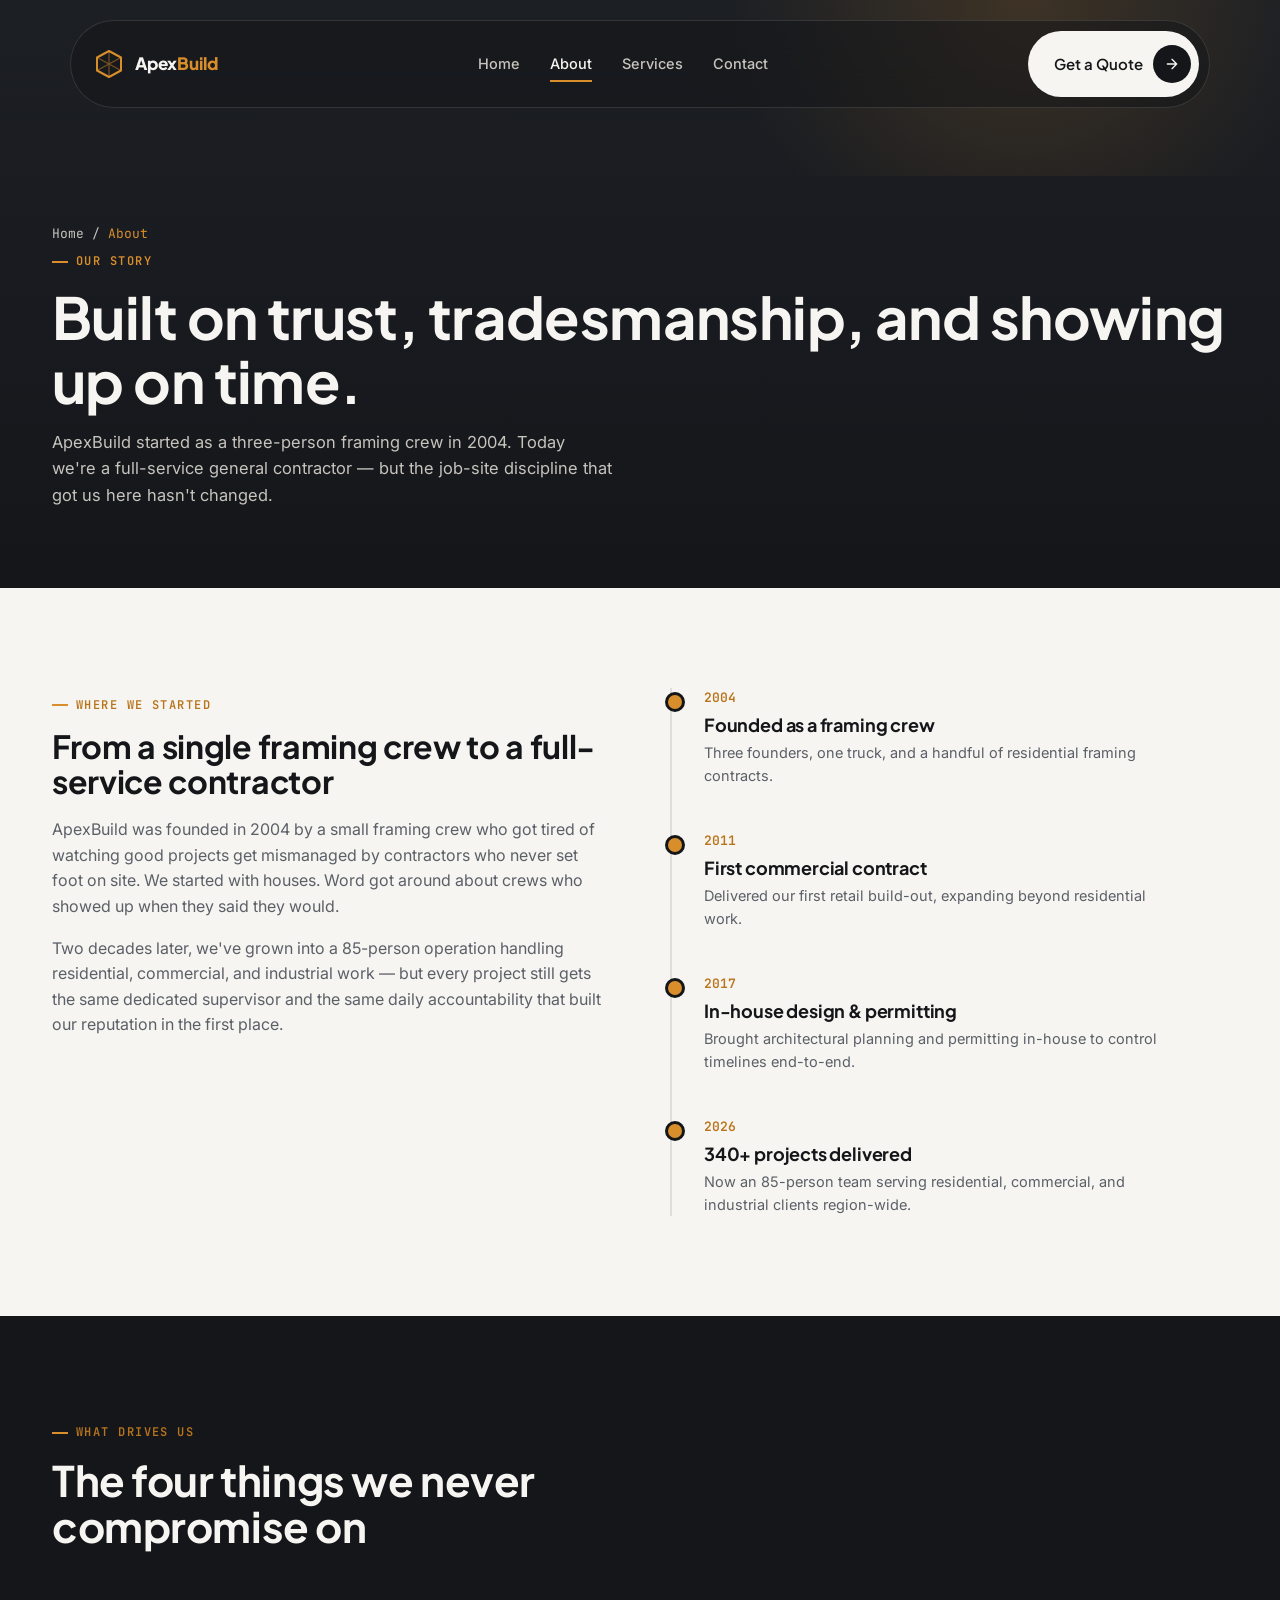
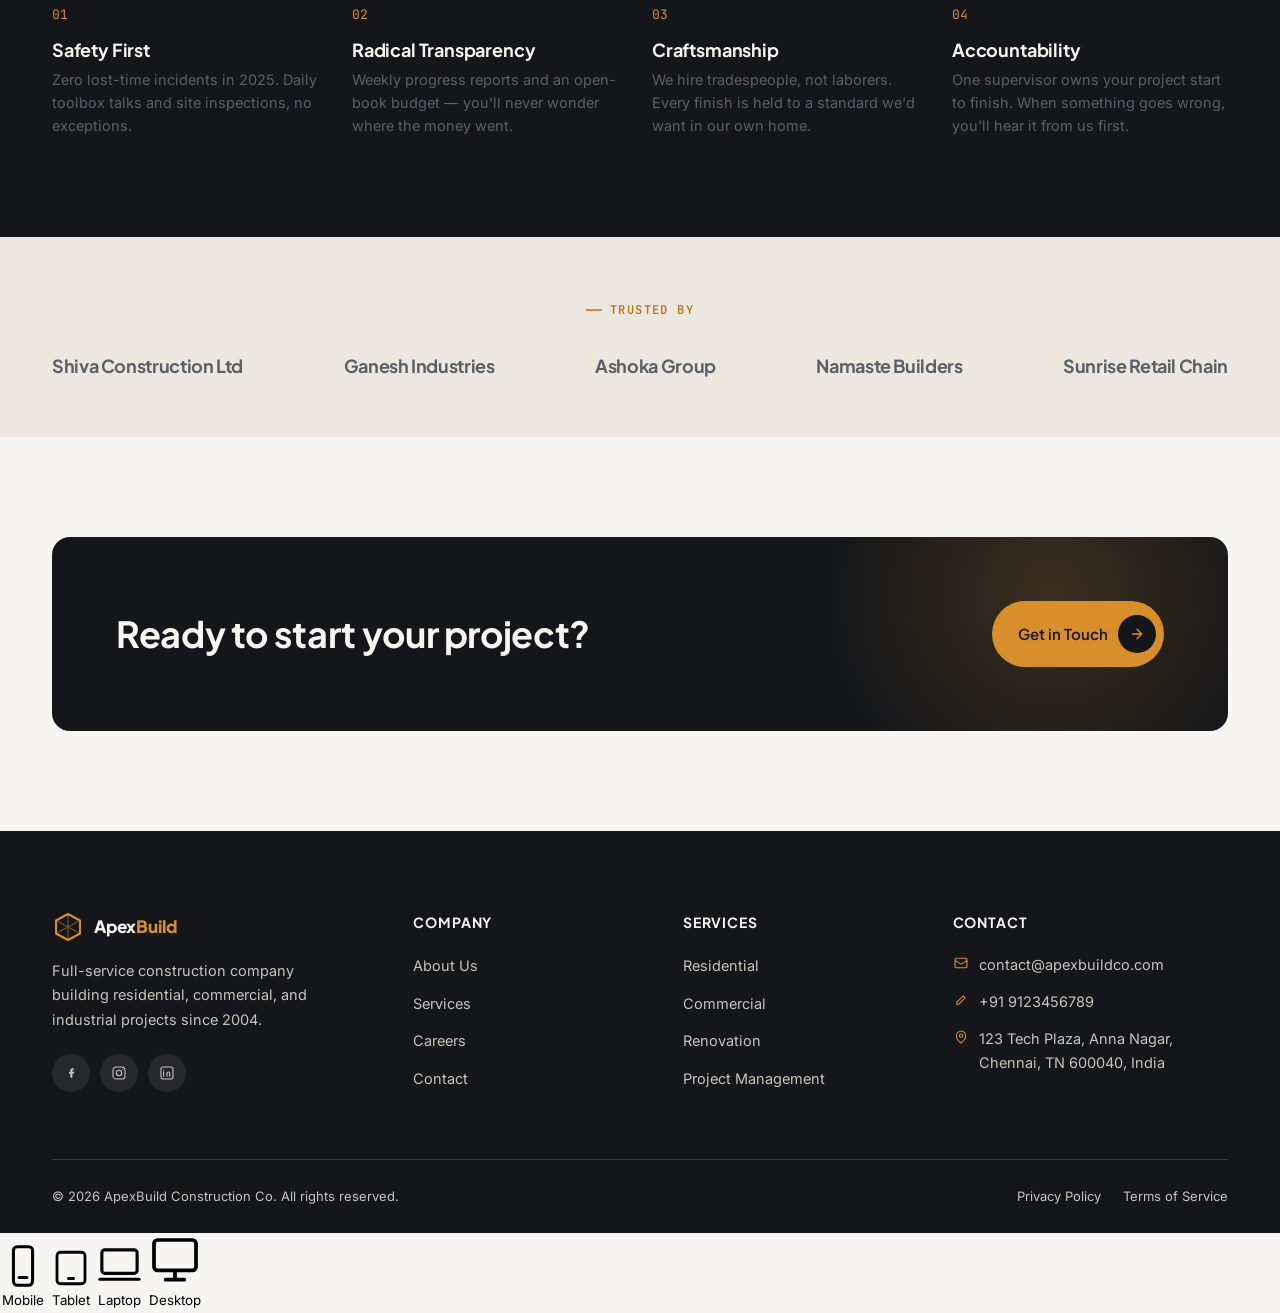
==== about.html @ 9fb471a9 "Update: Indianize website - add Indian names for team and companies, add construction background ima" ====
<!DOCTYPE html>
<html lang="en">
<head>
  <meta charset="UTF-8">
  <meta name="viewport" content="width=device-width, initial-scale=1.0">
  <title>About Us | ApexBuild Construction</title>
  <meta name="description" content="Learn about ApexBuild Construction's history, leadership team, and the values that guide every project we build.">
  <link rel="preconnect" href="https://fonts.googleapis.com">
  <link href="https://fonts.googleapis.com/css2?family=Plus+Jakarta+Sans:wght@500;600;700;800&family=Inter:wght@400;500;600&family=JetBrains+Mono:wght@500;600&display=swap" rel="stylesheet">
  <link rel="stylesheet" href="css/style.css">
</head>
<body>
  <div id="page-root">

  <!-- ========== NAVIGATION ========== -->
  <div class="nav-wrap">
    <nav class="nav">
      <a href="index.html" class="nav-logo">
        <span class="mark">
          <svg viewBox="0 0 32 32" fill="none" xmlns="http://www.w3.org/2000/svg">
            <path d="M16 3L28 9.5V22.5L16 29L4 22.5V9.5L16 3Z" stroke="#D98E2C" stroke-width="2" stroke-linejoin="round"/>
            <path d="M16 3V29M4 9.5L28 22.5M28 9.5L4 22.5" stroke="#D98E2C" stroke-width="1.2" opacity="0.5"/>
          </svg>
        </span>
        <span class="name">Apex<span>Build</span></span>
      </a>
      <div class="nav-links">
        <a href="index.html">Home</a>
        <a href="about.html" class="active">About</a>
        <a href="services.html">Services</a>
        <a href="contact.html">Contact</a>
      </div>
      <div class="nav-cta">
        <a href="contact.html" class="btn btn-light">
          <span>Get a Quote</span>
          <span class="btn-arrow">
            <svg viewBox="0 0 24 24" fill="none"><path d="M5 12H19M19 12L12 5M19 12L12 19" stroke="currentColor" stroke-width="2" stroke-linecap="round" stroke-linejoin="round"/></svg>
          </span>
        </a>
      </div>
      <button class="nav-toggle" aria-label="Open menu">
        <svg viewBox="0 0 24 24" fill="none"><path d="M4 6H20M4 12H20M4 18H20" stroke="currentColor" stroke-width="2" stroke-linecap="round"/></svg>
      </button>
    </nav>
  </div>

  <!-- ========== MOBILE MENU ========== -->
  <div class="mobile-menu">
    <button class="mobile-close" aria-label="Close menu">
      <svg viewBox="0 0 24 24" fill="none"><path d="M6 6L18 18M6 18L18 6" stroke="currentColor" stroke-width="2" stroke-linecap="round"/></svg>
    </button>
    <a href="index.html">Home</a>
    <a href="about.html" class="active">About</a>
    <a href="services.html">Services</a>
    <a href="contact.html">Contact</a>
  </div>

  <!-- ========== PAGE HERO ========== -->
  <header class="page-hero">
    <div class="hero-glow" aria-hidden="true"></div>
    <div class="container">
      <div class="breadcrumb">
        <a href="index.html">Home</a> / <span class="current">About</span>
      </div>
      <span class="eyebrow">Our Story</span>
      <h1>Built on trust, tradesmanship, and showing up on time.</h1>
      <p>ApexBuild started as a three-person framing crew in 2004. Today we're a full-service general contractor — but the job-site discipline that got us here hasn't changed.</p>
    </div>
  </header>

  <!-- ========== COMPANY STORY ========== -->
  <section>
    <div class="container">
      <div class="testimonial-wrap reveal" style="align-items: start;">
        <div>
          <span class="eyebrow">Where We Started</span>
          <h2 style="font-size: 32px; margin-top: 14px; margin-bottom: 18px;">From a single framing crew to a full-service contractor</h2>
          <p style="color: var(--color-text-soft); margin-bottom: 16px;">ApexBuild was founded in 2004 by a small framing crew who got tired of watching good projects get mismanaged by contractors who never set foot on site. We started with houses. Word got around about crews who showed up when they said they would.</p>
          <p style="color: var(--color-text-soft);">Two decades later, we've grown into a 85-person operation handling residential, commercial, and industrial work — but every project still gets the same dedicated supervisor and the same daily accountability that built our reputation in the first place.</p>
        </div>
        <div class="timeline" style="border-left-color: var(--color-line);">
          <div class="timeline-item">
            <div class="timeline-year" style="color: var(--color-amber-dark);">2004</div>
            <h4 style="color: var(--color-ink);">Founded as a framing crew</h4>
            <p style="color: var(--color-text-soft);">Three founders, one truck, and a handful of residential framing contracts.</p>
          </div>
          <div class="timeline-item">
            <div class="timeline-year" style="color: var(--color-amber-dark);">2011</div>
            <h4 style="color: var(--color-ink);">First commercial contract</h4>
            <p style="color: var(--color-text-soft);">Delivered our first retail build-out, expanding beyond residential work.</p>
          </div>
          <div class="timeline-item">
            <div class="timeline-year" style="color: var(--color-amber-dark);">2017</div>
            <h4 style="color: var(--color-ink);">In-house design &amp; permitting</h4>
            <p style="color: var(--color-text-soft);">Brought architectural planning and permitting in-house to control timelines end-to-end.</p>
          </div>
          <div class="timeline-item" style="padding-bottom: 0;">
            <div class="timeline-year" style="color: var(--color-amber-dark);">2026</div>
            <h4 style="color: var(--color-ink);">340+ projects delivered</h4>
            <p style="color: var(--color-text-soft);">Now an 85-person team serving residential, commercial, and industrial clients region-wide.</p>
          </div>
        </div>
      </div>
    </div>
  </section>

  <!-- ========== VALUES ========== -->
  <section class="dark-section">
    <div class="container">
      <div class="section-head reveal">
        <span class="eyebrow">What Drives Us</span>
        <h2>The four things we never compromise on</h2>
      </div>
      <div class="values-grid">
        <div class="value-card reveal">
          <span class="v-num">01</span>
          <h4>Safety First</h4>
          <p>Zero lost-time incidents in 2025. Daily toolbox talks and site inspections, no exceptions.</p>
        </div>
        <div class="value-card reveal">
          <span class="v-num">02</span>
          <h4>Radical Transparency</h4>
          <p>Weekly progress reports and an open-book budget — you'll never wonder where the money went.</p>
        </div>
        <div class="value-card reveal">
          <span class="v-num">03</span>
          <h4>Craftsmanship</h4>
          <p>We hire tradespeople, not laborers. Every finish is held to a standard we'd want in our own home.</p>
        </div>
        <div class="value-card reveal">
          <span class="v-num">04</span>
          <h4>Accountability</h4>
          <p>One supervisor owns your project start to finish. When something goes wrong, you'll hear it from us first.</p>
        </div>
      </div>
    </div>
  </section>

  <!-- ========== LOGO STRIP ========== -->
  <section class="dim-section" style="padding: 56px 0;">
    <div class="container">
      <div class="section-head center reveal" style="margin-bottom: 32px;">
        <span class="eyebrow" style="justify-content: center;">Trusted By</span>
      </div>
      <div class="logo-strip reveal">
        <span>Shiva Construction Ltd</span>
        <span>Ganesh Industries</span>
        <span>Ashoka Group</span>
        <span>Namaste Builders</span>
        <span>Sunrise Retail Chain</span>
      </div>
    </div>
  </section>

  <!-- ========== CTA BAND ========== -->
  <section>
    <div class="container">
      <div class="cta-band reveal">
        <h2>Ready to start your project?</h2>
        <div class="cta-actions">
          <a href="contact.html" class="btn btn-amber">
            <span>Get in Touch</span>
            <span class="btn-arrow">
              <svg viewBox="0 0 24 24" fill="none"><path d="M5 12H19M19 12L12 5M19 12L12 19" stroke="currentColor" stroke-width="2" stroke-linecap="round" stroke-linejoin="round"/></svg>
            </span>
          </a>
        </div>
      </div>
    </div>
  </section>

  <!-- ========== FOOTER ========== -->
  <footer>
    <div class="container">
      <div class="footer-top">
        <div class="footer-brand">
          <a href="index.html" class="nav-logo">
            <span class="mark">
              <svg viewBox="0 0 32 32" fill="none" xmlns="http://www.w3.org/2000/svg">
                <path d="M16 3L28 9.5V22.5L16 29L4 22.5V9.5L16 3Z" stroke="#D98E2C" stroke-width="2" stroke-linejoin="round"/>
                <path d="M16 3V29M4 9.5L28 22.5M28 9.5L4 22.5" stroke="#D98E2C" stroke-width="1.2" opacity="0.5"/>
              </svg>
            </span>
            <span class="name">Apex<span>Build</span></span>
          </a>
          <p>Full-service construction company building residential, commercial, and industrial projects since 2004.</p>
          <div class="footer-socials">
            <a href="#" aria-label="Facebook"><svg viewBox="0 0 24 24" fill="none"><path d="M14 8H16V5H14C12.3 5 11 6.3 11 8V10H9V13H11V19H14V13H16L17 10H14V8Z" fill="currentColor"/></svg></a>
            <a href="#" aria-label="Instagram"><svg viewBox="0 0 24 24" fill="none"><rect x="3" y="3" width="18" height="18" rx="5" stroke="currentColor" stroke-width="1.6"/><circle cx="12" cy="12" r="4" stroke="currentColor" stroke-width="1.6"/><circle cx="17.5" cy="6.5" r="1" fill="currentColor"/></svg></a>
            <a href="#" aria-label="LinkedIn"><svg viewBox="0 0 24 24" fill="none"><rect x="3" y="3" width="18" height="18" rx="3" stroke="currentColor" stroke-width="1.6"/><path d="M7 10V17M7 7V7.5M12 17V12.5C12 11.5 12.8 10.5 14 10.5C15.2 10.5 16 11.5 16 12.5V17" stroke="currentColor" stroke-width="1.6" stroke-linecap="round"/></svg></a>
          </div>
        </div>
        <div class="footer-col">
          <h5>Company</h5>
          <ul>
            <li><a href="about.html">About Us</a></li>
            <li><a href="services.html">Services</a></li>
            <li><a href="contact.html">Careers</a></li>
            <li><a href="contact.html">Contact</a></li>
          </ul>
        </div>
        <div class="footer-col">
          <h5>Services</h5>
          <ul>
            <li><a href="services.html">Residential</a></li>
            <li><a href="services.html">Commercial</a></li>
            <li><a href="services.html">Renovation</a></li>
            <li><a href="services.html">Project Management</a></li>
          </ul>
        </div>
        <div class="footer-col">
          <h5>Contact</h5>
          <div class="contact-line">
            <svg viewBox="0 0 24 24" fill="none"><path d="M3 8L10.9 13.3C11.6 13.7 12.4 13.7 13.1 13.3L21 8M5 19H19C20.1 19 21 18.1 21 17V7C21 5.9 20.1 5 19 5H5C3.9 5 3 5.9 3 7V17C3 18.1 3.9 19 5 19Z" stroke="currentColor" stroke-width="1.6"/></svg>
            <span>contact@apexbuildco.com</span>
          </div>
          <div class="contact-line">
            <svg viewBox="0 0 24 24" fill="none"><path d="M14.7 6.3C15.1 5.9 15.7 5.9 16.1 6.3L17.7 7.9C18.1 8.3 18.1 8.9 17.7 9.3L9.3 17.7C9.1 17.9 8.9 18 8.6 18L5.5 18.5L6 15.4C6 15.1 6.1 14.9 6.3 14.7L14.7 6.3Z" stroke="currentColor" stroke-width="1.6"/></svg>
            <span>+91 9123456789</span>
          </div>
          <div class="contact-line">
            <svg viewBox="0 0 24 24" fill="none"><path d="M12 21C12 21 19 15.5 19 10A7 7 0 0 0 5 10C5 15.5 12 21 12 21Z" stroke="currentColor" stroke-width="1.6"/><circle cx="12" cy="10" r="2.5" stroke="currentColor" stroke-width="1.6"/></svg>
            <span>123 Tech Plaza, Anna Nagar, Chennai, TN 600040, India</span>
          </div>
        </div>
      </div>
      <div class="footer-bottom">
        <span>© 2026 ApexBuild Construction Co. All rights reserved.</span>
        <div class="footer-legal">
          <a href="#">Privacy Policy</a>
          <a href="#">Terms of Service</a>
        </div>
      </div>
    </div>
  </footer>

  <button class="back-to-top" aria-label="Back to top">
    <svg viewBox="0 0 24 24" fill="none"><path d="M12 19V5M12 5L5 12M12 5L19 12" stroke="currentColor" stroke-width="2" stroke-linecap="round" stroke-linejoin="round"/></svg>
  </button>

  </div>
  <!-- /#page-root -->

  <!-- ========== DEVICE PREVIEW TOGGLE (testing helper — remove before final deploy if not needed) ========== -->
  <div id="device-preview-bar">
    <button data-device="mobile" title="Preview at mobile width (390px)">
      <svg viewBox="0 0 24 24" fill="none"><rect x="7" y="2" width="10" height="20" rx="2" stroke="currentColor" stroke-width="1.6"/><line x1="10" y1="18" x2="14" y2="18" stroke="currentColor" stroke-width="1.6" stroke-linecap="round"/></svg>
      <span class="dp-label">Mobile</span>
    </button>
    <button data-device="tablet" title="Preview at tablet width (768px)">
      <svg viewBox="0 0 24 24" fill="none"><rect x="4" y="3" width="16" height="18" rx="2" stroke="currentColor" stroke-width="1.6"/><line x1="10.5" y1="18" x2="13.5" y2="18" stroke="currentColor" stroke-width="1.6" stroke-linecap="round"/></svg>
      <span class="dp-label">Tablet</span>
    </button>
    <button data-device="laptop" title="Preview at laptop width (1280px)">
      <svg viewBox="0 0 24 24" fill="none"><rect x="3" y="4" width="18" height="12" rx="1.5" stroke="currentColor" stroke-width="1.6"/><line x1="2" y1="19" x2="22" y2="19" stroke="currentColor" stroke-width="1.6" stroke-linecap="round"/></svg>
      <span class="dp-label">Laptop</span>
    </button>
    <button data-device="desktop" title="Preview at desktop width (1440px)">
      <svg viewBox="0 0 24 24" fill="none"><rect x="3" y="3" width="18" height="13" rx="1.5" stroke="currentColor" stroke-width="1.6"/><line x1="8" y1="20" x2="16" y2="20" stroke="currentColor" stroke-width="1.6" stroke-linecap="round"/><line x1="12" y1="16" x2="12" y2="20" stroke="currentColor" stroke-width="1.6"/></svg>
      <span class="dp-label">Desktop</span>
    </button>
    <span class="dp-size"></span>
  </div>

  <script src="js/main.js"></script>
</body>
</html>
---- css/style.css ----
/* =========================================================
   APEXBUILD CONSTRUCTION — SHARED STYLESHEET
   Design system: dark premium hero, floating glass nav,
   warm amber accent, clean geometric sans typography.
   ========================================================= */

/* ---------- Design Tokens ---------- */
:root {
  /* Colors */
  --color-ink: #14161a;          /* near-black, hero bg / dark sections */
  --color-ink-soft: #1f2227;     /* slightly lighter dark panel */
  --color-paper: #f7f5f1;        /* warm off-white background */
  --color-paper-dim: #ecE8e0;    /* warm grey panel on paper */
  --color-text: #23262b;         /* body text on light bg */
  --color-text-soft: #5b6068;    /* secondary text on light bg */
  --color-text-on-dark: #f7f5f1; /* body text on dark bg */
  --color-text-on-dark-soft: #c7c4bd;
  --color-amber: #d98e2c;        /* primary accent — warm construction amber */
  --color-amber-dark: #b8741c;
  --color-rust: #a8492c;         /* secondary accent for small highlights */
  --color-line: rgba(20, 22, 26, 0.1);
  --color-line-on-dark: rgba(247, 245, 241, 0.16);

  /* Typography */
  --font-display: 'Plus Jakarta Sans', 'Segoe UI', sans-serif;
  --font-body: 'Inter', 'Segoe UI', sans-serif;
  --font-mono: 'JetBrains Mono', monospace;

  /* Layout */
  --max-width: 1240px;
  --radius-pill: 999px;
  --radius-card: 18px;
  --radius-sm: 10px;

  /* Motion */
  --ease: cubic-bezier(0.4, 0, 0.2, 1);
}

/* ---------- Reset ---------- */
* {
  margin: 0;
  padding: 0;
  box-sizing: border-box;
}

html {
  scroll-behavior: smooth;
}

@media (prefers-reduced-motion: reduce) {
  html {
    scroll-behavior: auto;
  }
  * {
    animation-duration: 0.001ms !important;
    animation-iteration-count: 1 !important;
    transition-duration: 0.001ms !important;
  }
}

body {
  font-family: var(--font-body);
  color: var(--color-text);
  background: var(--color-paper);
  line-height: 1.6;
  -webkit-font-smoothing: antialiased;
  overflow-x: hidden;
}

img {
  max-width: 100%;
  display: block;
}

a {
  text-decoration: none;
  color: inherit;
}

ul {
  list-style: none;
}

button {
  font-family: inherit;
  cursor: pointer;
  border: none;
  background: none;
}

input,
textarea,
select {
  font-family: inherit;
  font-size: inherit;
}

:focus-visible {
  outline: 3px solid var(--color-amber);
  outline-offset: 3px;
}

h1, h2, h3, h4 {
  font-family: var(--font-display);
  font-weight: 700;
  line-height: 1.1;
  letter-spacing: -0.01em;
  color: var(--color-ink);
}

.container {
  max-width: var(--max-width);
  margin: 0 auto;
  padding: 0 32px;
}

.eyebrow {
  display: inline-flex;
  align-items: center;
  gap: 8px;
  font-family: var(--font-mono);
  font-size: 12px;
  font-weight: 600;
  letter-spacing: 0.12em;
  text-transform: uppercase;
  color: var(--color-amber-dark);
}

.eyebrow::before {
  content: '';
  width: 16px;
  height: 2px;
  background: var(--color-amber);
  display: inline-block;
}

/* ---------- Buttons ---------- */
.btn {
  display: inline-flex;
  align-items: center;
  gap: 10px;
  padding: 14px 8px 14px 26px;
  border-radius: var(--radius-pill);
  font-weight: 600;
  font-size: 15px;
  font-family: var(--font-display);
  transition: transform 0.25s var(--ease), box-shadow 0.25s var(--ease);
  white-space: nowrap;
}

.btn:hover {
  transform: translateY(-2px);
}

.btn-arrow {
  width: 38px;
  height: 38px;
  border-radius: 50%;
  display: flex;
  align-items: center;
  justify-content: center;
  flex-shrink: 0;
}

.btn-arrow svg {
  width: 16px;
  height: 16px;
}

.btn-light {
  background: var(--color-paper);
  color: var(--color-ink);
}

.btn-light .btn-arrow {
  background: var(--color-ink);
  color: var(--color-paper);
}

.btn-light:hover {
  box-shadow: 0 12px 24px rgba(0, 0, 0, 0.25);
}

.btn-amber {
  background: var(--color-amber);
  color: var(--color-ink);
}

.btn-amber .btn-arrow {
  background: var(--color-ink);
  color: var(--color-amber);
}

.btn-amber:hover {
  box-shadow: 0 12px 24px rgba(217, 142, 44, 0.35);
}

.btn-outline {
  background: transparent;
  border: 1.5px solid var(--color-line-on-dark);
  color: var(--color-text-on-dark);
  padding: 13px 7px 13px 25px;
}

.btn-outline .btn-arrow {
  background: var(--color-text-on-dark);
  color: var(--color-ink);
}

.btn-outline:hover {
  border-color: var(--color-amber);
}

/* ---------- Floating Nav ---------- */
.nav-wrap {
  position: fixed;
  top: 20px;
  left: 0;
  right: 0;
  z-index: 1000;
  display: flex;
  justify-content: center;
  padding: 0 20px;
}

.nav {
  width: 100%;
  max-width: 1140px;
  display: flex;
  align-items: center;
  justify-content: space-between;
  gap: 24px;
  padding: 10px 10px 10px 22px;
  border-radius: var(--radius-pill);
  background: rgba(20, 22, 26, 0.55);
  backdrop-filter: blur(18px);
  -webkit-backdrop-filter: blur(18px);
  border: 1px solid rgba(247, 245, 241, 0.12);
  transition: background 0.3s var(--ease);
}

.nav-logo {
  display: flex;
  align-items: center;
  gap: 10px;
  font-family: var(--font-display);
  font-weight: 800;
  font-size: 17px;
  color: var(--color-text-on-dark);
  letter-spacing: -0.01em;
}

.nav-logo .mark {
  width: 32px;
  height: 32px;
  flex-shrink: 0;
}

.nav-logo .mark svg {
  width: 100%;
  height: 100%;
}

.nav-logo .name span {
  color: var(--color-amber);
}

.nav-links {
  display: flex;
  align-items: center;
  gap: 30px;
}

.nav-links a {
  font-size: 14.5px;
  font-weight: 500;
  color: var(--color-text-on-dark-soft);
  transition: color 0.2s var(--ease);
  position: relative;
}

.nav-links a:hover,
.nav-links a.active {
  color: var(--color-text-on-dark);
}

.nav-links a.active::after {
  content: '';
  position: absolute;
  left: 0;
  bottom: -6px;
  width: 100%;
  height: 2px;
  background: var(--color-amber);
}

.nav-cta {
  flex-shrink: 0;
}

.nav-toggle {
  display: none;
  width: 38px;
  height: 38px;
  border-radius: 50%;
  background: rgba(247, 245, 241, 0.1);
  align-items: center;
  justify-content: center;
  color: var(--color-text-on-dark);
  flex-shrink: 0;
}

.nav-toggle svg {
  width: 18px;
  height: 18px;
}

.mobile-menu {
  position: fixed;
  inset: 0;
  z-index: 999;
  background: var(--color-ink);
  display: flex;
  flex-direction: column;
  align-items: center;
  justify-content: center;
  gap: 28px;
  opacity: 0;
  visibility: hidden;
  transition: opacity 0.3s var(--ease), visibility 0.3s var(--ease);
}

.mobile-menu.open {
  opacity: 1;
  visibility: visible;
}

.mobile-menu a {
  font-family: var(--font-display);
  font-size: 28px;
  font-weight: 700;
  color: var(--color-text-on-dark);
}

.mobile-menu a.active {
  color: var(--color-amber);
}

.mobile-close {
  position: absolute;
  top: 28px;
  right: 28px;
  width: 44px;
  height: 44px;
  border-radius: 50%;
  background: rgba(247, 245, 241, 0.1);
  display: flex;
  align-items: center;
  justify-content: center;
  color: var(--color-text-on-dark);
}

.mobile-close svg {
  width: 20px;
  height: 20px;
}

/* ---------- Hero (Home) ---------- */
.hero {
  position: relative;
  min-height: 100vh;
  display: flex;
  flex-direction: column;
  justify-content: flex-end;
  background: linear-gradient(180deg, #1c1f24 0%, #14161a 55%, #0f1114 100%);
  overflow: hidden;
  padding-bottom: 64px;
}

.hero-skyline {
  position: absolute;
  inset: 0;
  z-index: 0;
  opacity: 0.9;
}

.hero-glow {
  position: absolute;
  top: -10%;
  right: -10%;
  width: 60%;
  height: 60%;
  background: radial-gradient(circle, rgba(217, 142, 44, 0.18), transparent 70%);
  z-index: 0;
}

.hero-content {
  position: relative;
  z-index: 2;
  padding-top: 160px;
}

.hero-grid {
  display: grid;
  grid-template-columns: 1.4fr 1fr;
  gap: 40px;
  align-items: end;
}

.hero-eyebrow {
  color: var(--color-amber);
  margin-bottom: 18px;
}

.hero h1 {
  font-size: clamp(40px, 6vw, 76px);
  color: var(--color-text-on-dark);
  font-weight: 800;
}

.hero h1 .accent {
  color: var(--color-amber);
  display: block;
}

.hero-sub {
  margin-top: 22px;
  max-width: 460px;
  font-size: 17px;
  color: var(--color-text-on-dark-soft);
}

.hero-actions {
  display: flex;
  gap: 16px;
  margin-top: 36px;
  flex-wrap: wrap;
}

.hero-card {
  background: rgba(247, 245, 241, 0.06);
  border: 1px solid var(--color-line-on-dark);
  border-radius: var(--radius-card);
  padding: 28px;
  backdrop-filter: blur(10px);
}

.hero-card h3 {
  color: var(--color-text-on-dark);
  font-size: 19px;
  margin-bottom: 10px;
}

.hero-card p {
  color: var(--color-text-on-dark-soft);
  font-size: 14.5px;
  margin-bottom: 20px;
}

.hero-stats {
  position: relative;
  z-index: 2;
  margin-top: 60px;
  border-top: 1px solid var(--color-line-on-dark);
}

.hero-stats .container {
  display: grid;
  grid-template-columns: repeat(4, 1fr);
  padding-top: 28px;
}

.stat {
  border-right: 1px solid var(--color-line-on-dark);
  padding-right: 20px;
}

.stat:last-child {
  border-right: none;
}

.stat .num {
  font-family: var(--font-display);
  font-size: 32px;
  font-weight: 800;
  color: var(--color-text-on-dark);
}

.stat .num .unit {
  color: var(--color-amber);
}

.stat .label {
  font-size: 13px;
  color: var(--color-text-on-dark-soft);
  margin-top: 4px;
}

/* ---------- Generic Page Hero (non-home pages) ---------- */
.page-hero {
  background: linear-gradient(180deg, #1c1f24 0%, #14161a 100%);
  padding: 200px 0 80px;
  position: relative;
  overflow: hidden;
}

.page-hero .hero-glow {
  top: -30%;
  right: -10%;
}

.page-hero .eyebrow {
  color: var(--color-amber);
}

.page-hero h1 {
  color: var(--color-text-on-dark);
  font-size: clamp(36px, 5vw, 58px);
  margin-top: 14px;
}

.page-hero p {
  color: var(--color-text-on-dark-soft);
  max-width: 560px;
  margin-top: 16px;
  font-size: 16.5px;
}

.breadcrumb {
  display: flex;
  gap: 8px;
  align-items: center;
  font-size: 13px;
  color: var(--color-text-on-dark-soft);
  margin-top: 24px;
  font-family: var(--font-mono);
}

.breadcrumb .current {
  color: var(--color-amber);
}

/* ---------- Sections (general) ---------- */
section {
  padding: 100px 0;
}

.section-head {
  max-width: 640px;
  margin-bottom: 56px;
}

.section-head h2 {
  font-size: clamp(28px, 4vw, 42px);
  margin-top: 14px;
}

.section-head p {
  margin-top: 16px;
  color: var(--color-text-soft);
  font-size: 16.5px;
}

.section-head.center {
  margin-left: auto;
  margin-right: auto;
  text-align: center;
}

.dark-section {
  background: var(--color-ink);
  color: var(--color-text-on-dark);
}

.dark-section h2,
.dark-section h3,
.dark-section h4 {
  color: var(--color-text-on-dark);
}

.dark-section .section-head p {
  color: var(--color-text-on-dark-soft);
}

.dim-section {
  background: var(--color-paper-dim);
}

/* ---------- Services Grid (used on Home + Services page) ---------- */
.services-grid {
  display: grid;
  grid-template-columns: repeat(3, 1fr);
  gap: 24px;
}

.service-card {
  background: var(--color-paper);
  border: 1px solid var(--color-line);
  border-radius: var(--radius-card);
  padding: 32px 28px;
  transition: transform 0.3s var(--ease), box-shadow 0.3s var(--ease), border-color 0.3s var(--ease);
  position: relative;
}

.service-card:hover {
  transform: translateY(-6px);
  box-shadow: 0 20px 40px rgba(20, 22, 26, 0.08);
  border-color: transparent;
}

.service-icon {
  width: 52px;
  height: 52px;
  border-radius: 14px;
  background: var(--color-ink);
  color: var(--color-amber);
  display: flex;
  align-items: center;
  justify-content: center;
  margin-bottom: 22px;
}

.service-icon svg {
  width: 24px;
  height: 24px;
}

.service-card h3 {
  font-size: 19px;
  margin-bottom: 10px;
}

.service-card p {
  color: var(--color-text-soft);
  font-size: 15px;
}

.service-card .num {
  position: absolute;
  top: 28px;
  right: 28px;
  font-family: var(--font-mono);
  font-size: 12px;
  color: var(--color-line);
  font-weight: 600;
}

.service-link {
  display: inline-flex;
  align-items: center;
  gap: 6px;
  margin-top: 18px;
  font-size: 14px;
  font-weight: 600;
  color: var(--color-amber-dark);
}

.service-link svg {
  width: 14px;
  height: 14px;
  transition: transform 0.2s var(--ease);
}

.service-card:hover .service-link svg {
  transform: translateX(3px);
}

/* ---------- Process / Steps ---------- */
.process-list {
  display: grid;
  gap: 0;
}

.process-item {
  display: grid;
  grid-template-columns: 90px 1fr;
  gap: 28px;
  padding: 32px 0;
  border-bottom: 1px solid var(--color-line-on-dark);
  align-items: start;
}

.process-item:first-child {
  border-top: 1px solid var(--color-line-on-dark);
}

.process-num {
  font-family: var(--font-mono);
  font-size: 14px;
  color: var(--color-amber);
  font-weight: 600;
}

.process-item h4 {
  font-size: 20px;
  margin-bottom: 8px;
}

.process-item p {
  color: var(--color-text-on-dark-soft);
  font-size: 15px;
  max-width: 520px;
}

/* ---------- Stats band ---------- */
.stats-band {
  background: var(--color-amber);
  padding: 56px 0;
}

.stats-band .container {
  display: grid;
  grid-template-columns: repeat(4, 1fr);
  gap: 24px;
}

.stats-band .stat .num {
  color: var(--color-ink);
}

.stats-band .stat .label {
  color: rgba(20, 22, 26, 0.7);
}

.stats-band .stat {
  border-right: 1px solid rgba(20, 22, 26, 0.15);
}

.stats-band .stat:last-child {
  border-right: none;
}

/* ---------- Project / Gallery cards ---------- */
.project-grid {
  display: grid;
  grid-template-columns: repeat(2, 1fr);
  gap: 24px;
}

.project-card {
  border-radius: var(--radius-card);
  overflow: hidden;
  position: relative;
  aspect-ratio: 4/3;
  display: flex;
  align-items: flex-end;
  padding: 26px;
  color: var(--color-text-on-dark);
}

.project-card::before {
  content: '';
  position: absolute;
  inset: 0;
  z-index: 0;
  background-size: cover;
  background-position: center;
}

.project-card::after {
  content: '';
  position: absolute;
  inset: 0;
  z-index: 0;
  background: linear-gradient(160deg, rgba(0,0,0,0.4), rgba(0,0,0,0.7));
}

.project-card .pc-content {
  position: relative;
  z-index: 2;
}

.project-card .pc-tag {
  font-family: var(--font-mono);
  font-size: 11px;
  letter-spacing: 0.08em;
  text-transform: uppercase;
  color: var(--color-amber);
  margin-bottom: 6px;
  display: block;
}

.project-card h4 {
  color: var(--color-text-on-dark);
  font-size: 21px;
}

.pc-1::before { background-image: url('https://images.unsplash.com/photo-1586324343529-beaieac29d1f?w=600&h=400&fit=crop'); }
.pc-2::before { background-image: url('https://images.unsplash.com/photo-1448375240586-882707db888b?w=600&h=400&fit=crop'); }
.pc-3::before { background-image: url('https://images.unsplash.com/photo-1558618666-fcd25c85cd64?w=600&h=400&fit=crop'); }
.pc-4::before { background-image: url('https://images.unsplash.com/photo-1559056199-641a0ac8b8d5?w=600&h=400&fit=crop'); }

/* ---------- Testimonial ---------- */
.testimonial-wrap {
  display: grid;
  grid-template-columns: 1fr 1fr;
  gap: 60px;
  align-items: center;
}

.testimonial-quote {
  font-family: var(--font-display);
  font-size: clamp(22px, 2.6vw, 30px);
  font-weight: 600;
  line-height: 1.4;
  color: var(--color-ink);
}

.testimonial-quote .quote-mark {
  color: var(--color-amber);
  font-size: 50px;
  line-height: 0;
  display: block;
  margin-bottom: 6px;
}

.testimonial-attr {
  margin-top: 24px;
  display: flex;
  align-items: center;
  gap: 14px;
}

.testimonial-avatar {
  width: 48px;
  height: 48px;
  border-radius: 50%;
  background: var(--color-ink);
  color: var(--color-amber);
  display: flex;
  align-items: center;
  justify-content: center;
  font-family: var(--font-display);
  font-weight: 700;
  flex-shrink: 0;
}

.testimonial-attr .name {
  font-weight: 700;
  font-size: 15px;
}

.testimonial-attr .role {
  font-size: 13px;
  color: var(--color-text-soft);
}

/* ---------- CTA band ---------- */
.cta-band {
  background: var(--color-ink);
  border-radius: var(--radius-card);
  padding: 64px;
  display: flex;
  justify-content: space-between;
  align-items: center;
  gap: 40px;
  position: relative;
  overflow: hidden;
}

.cta-band::before {
  content: '';
  position: absolute;
  top: -40%;
  right: -10%;
  width: 50%;
  height: 140%;
  background: radial-gradient(circle, rgba(217, 142, 44, 0.2), transparent 70%);
}

.cta-band h2 {
  color: var(--color-text-on-dark);
  font-size: clamp(26px, 3.4vw, 36px);
  position: relative;
  z-index: 1;
  max-width: 480px;
}

.cta-band .cta-actions {
  position: relative;
  z-index: 1;
  flex-shrink: 0;
}

/* ---------- Footer ---------- */
footer {
  background: var(--color-ink);
  color: var(--color-text-on-dark-soft);
  padding: 80px 0 0;
}

.footer-top {
  display: grid;
  grid-template-columns: 1.4fr 1fr 1fr 1.2fr;
  gap: 40px;
  padding-bottom: 56px;
  border-bottom: 1px solid var(--color-line-on-dark);
}

.footer-brand .nav-logo {
  margin-bottom: 16px;
}

.footer-brand p {
  font-size: 14.5px;
  max-width: 280px;
  line-height: 1.7;
}

.footer-socials {
  display: flex;
  gap: 10px;
  margin-top: 22px;
}

.footer-socials a {
  width: 38px;
  height: 38px;
  border-radius: 50%;
  background: rgba(247, 245, 241, 0.08);
  display: flex;
  align-items: center;
  justify-content: center;
  transition: background 0.2s var(--ease);
}

.footer-socials a:hover {
  background: var(--color-amber);
  color: var(--color-ink);
}

.footer-socials svg {
  width: 16px;
  height: 16px;
}

.footer-col h5 {
  font-family: var(--font-display);
  font-size: 14px;
  text-transform: uppercase;
  letter-spacing: 0.06em;
  color: var(--color-text-on-dark);
  margin-bottom: 20px;
}

.footer-col ul li {
  margin-bottom: 12px;
}

.footer-col ul li a {
  font-size: 14.5px;
  transition: color 0.2s var(--ease);
}

.footer-col ul li a:hover {
  color: var(--color-amber);
}

.footer-col .contact-line {
  display: flex;
  gap: 10px;
  font-size: 14.5px;
  margin-bottom: 14px;
  align-items: flex-start;
}

.footer-col .contact-line svg {
  width: 16px;
  height: 16px;
  flex-shrink: 0;
  margin-top: 2px;
  color: var(--color-amber);
}

.footer-bottom {
  display: flex;
  justify-content: space-between;
  align-items: center;
  padding: 26px 0;
  font-size: 13px;
  flex-wrap: wrap;
  gap: 12px;
}

.footer-bottom a {
  color: var(--color-text-on-dark-soft);
}

.footer-bottom a:hover {
  color: var(--color-amber);
}

.footer-legal {
  display: flex;
  gap: 22px;
}

/* ---------- Forms (Contact page) ---------- */
.contact-wrap {
  display: grid;
  grid-template-columns: 1fr 1.3fr;
  gap: 56px;
}

.contact-info-card {
  background: var(--color-ink);
  color: var(--color-text-on-dark);
  border-radius: var(--radius-card);
  padding: 40px;
}

.contact-info-card h3 {
  color: var(--color-text-on-dark);
  font-size: 22px;
  margin-bottom: 8px;
}

.contact-info-card > p {
  color: var(--color-text-on-dark-soft);
  font-size: 15px;
  margin-bottom: 32px;
}

.contact-info-item {
  display: flex;
  gap: 16px;
  align-items: flex-start;
  padding: 18px 0;
  border-top: 1px solid var(--color-line-on-dark);
}

.contact-info-item .ci-icon {
  width: 40px;
  height: 40px;
  border-radius: 10px;
  background: rgba(217, 142, 44, 0.15);
  color: var(--color-amber);
  display: flex;
  align-items: center;
  justify-content: center;
  flex-shrink: 0;
}

.contact-info-item .ci-icon svg {
  width: 18px;
  height: 18px;
}

.contact-info-item h5 {
  font-size: 14px;
  color: var(--color-text-on-dark);
  margin-bottom: 2px;
}

.contact-info-item p,
.contact-info-item a {
  font-size: 14px;
  color: var(--color-text-on-dark-soft);
}

.contact-map-strip {
  margin-top: 28px;
  border-radius: var(--radius-sm);
  height: 220px;
  background: linear-gradient(135deg, rgba(0, 0, 0, 0.5), rgba(0, 0, 0, 0.7)), url('https://images.unsplash.com/photo-1559056199-641a0ac8b8d5?w=800&h=300&fit=crop');
  background-size: cover;
  background-position: center;
  border: 1px solid var(--color-line-on-dark);
  display: flex;
  align-items: center;
  justify-content: center;
  font-family: var(--font-mono);
  font-size: 13px;
  color: var(--color-text-on-dark);
  letter-spacing: 0.05em;
  font-weight: 600;
}

.form-card {
  background: var(--color-paper);
  border: 1px solid var(--color-line);
  border-radius: var(--radius-card);
  padding: 44px;
}

.form-row {
  display: grid;
  grid-template-columns: 1fr 1fr;
  gap: 20px;
}

.form-group {
  margin-bottom: 22px;
}

.form-group.full {
  grid-column: 1 / -1;
}

.form-group label {
  display: block;
  font-size: 13.5px;
  font-weight: 600;
  margin-bottom: 8px;
  color: var(--color-ink);
}

.form-group .required {
  color: var(--color-rust);
}

.form-group input,
.form-group select,
.form-group textarea {
  width: 100%;
  padding: 13px 16px;
  border: 1.5px solid var(--color-line);
  border-radius: var(--radius-sm);
  background: #fff;
  font-size: 14.5px;
  color: var(--color-text);
  transition: border-color 0.2s var(--ease);
}

.form-group textarea {
  resize: vertical;
  min-height: 120px;
}

.form-group input:focus,
.form-group select:focus,
.form-group textarea:focus {
  border-color: var(--color-amber);
}

.form-group input.error,
.form-group select.error,
.form-group textarea.error {
  border-color: var(--color-rust);
}

.field-error {
  display: none;
  font-size: 12.5px;
  color: var(--color-rust);
  margin-top: 6px;
  font-weight: 500;
}

.field-error.show {
  display: block;
}

.form-group.has-error .field-error {
  display: block;
}

.checkbox-row {
  display: flex;
  align-items: flex-start;
  gap: 10px;
  margin-bottom: 24px;
}

.checkbox-row input {
  width: 18px;
  height: 18px;
  margin-top: 2px;
  accent-color: var(--color-amber);
  flex-shrink: 0;
}

.checkbox-row label {
  font-size: 13.5px;
  color: var(--color-text-soft);
}

.form-submit-row {
  display: flex;
  align-items: center;
  gap: 18px;
}

.form-status {
  font-size: 14px;
  font-weight: 600;
}

.form-status.success {
  color: #2e7d32;
}

.form-status.error {
  color: var(--color-rust);
}

/* ---------- FAQ Accordion ---------- */
.faq-list {
  max-width: 760px;
}

.faq-item {
  border-bottom: 1px solid var(--color-line);
}

.faq-question {
  width: 100%;
  display: flex;
  justify-content: space-between;
  align-items: center;
  padding: 24px 0;
  text-align: left;
  font-family: var(--font-display);
  font-weight: 600;
  font-size: 16.5px;
  color: var(--color-ink);
}

.faq-icon {
  width: 28px;
  height: 28px;
  border-radius: 50%;
  background: var(--color-paper-dim);
  display: flex;
  align-items: center;
  justify-content: center;
  flex-shrink: 0;
  transition: transform 0.3s var(--ease), background 0.3s var(--ease);
}

.faq-icon svg {
  width: 13px;
  height: 13px;
}

.faq-item.open .faq-icon {
  background: var(--color-amber);
  transform: rotate(45deg);
}

.faq-answer {
  max-height: 0;
  overflow: hidden;
  transition: max-height 0.35s var(--ease);
}

.faq-answer p {
  padding-bottom: 24px;
  color: var(--color-text-soft);
  font-size: 15px;
  max-width: 640px;
}

/* ---------- Team (About page) ---------- */
.team-grid {
  display: grid;
  grid-template-columns: repeat(4, 1fr);
  gap: 24px;
}

.team-card {
  border-radius: var(--radius-card);
  overflow: hidden;
  background: var(--color-paper-dim);
}

.team-photo {
  aspect-ratio: 1;
  background: linear-gradient(160deg, var(--color-ink-soft), var(--color-ink));
  background-size: cover;
  background-position: center;
  display: flex;
  align-items: center;
  justify-content: center;
  position: relative;
}

.team-photo .initials {
  font-family: var(--font-display);
  font-size: 36px;
  font-weight: 800;
  color: var(--color-amber);
  opacity: 0;
  transition: opacity 0.3s ease;
}

.team-photo:hover .initials {
  opacity: 1;
}

.team-info {
  padding: 18px 20px 22px;
}

.team-info h4 {
  font-size: 16.5px;
  margin-bottom: 3px;
}

.team-info .role {
  font-size: 13.5px;
  color: var(--color-amber-dark);
  font-weight: 600;
}

/* Team member photo backgrounds - Indian professionals */
.team-photo.rk-photo {
  background-image: url('https://images.unsplash.com/photo-1564622246dd-e0fda518b41f?w=400&h=400&fit=crop');
}

.team-photo.ps-photo {
  background-image: url('https://images.unsplash.com/photo-1597103442097-8b74394b95c6?w=400&h=400&fit=crop');
}

.team-photo.as-photo {
  background-image: url('https://images.unsplash.com/photo-1552058544-f6b08422138a?w=400&h=400&fit=crop');
}

.team-photo.np-photo {
  background-image: url('https://images.unsplash.com/photo-1597223557154-721c1cecc4b0?w=400&h=400&fit=crop');
}

/* ---------- Timeline (About page) ---------- */
.timeline {
  position: relative;
  padding-left: 32px;
  border-left: 2px solid var(--color-line-on-dark);
}

.timeline-item {
  position: relative;
  padding-bottom: 44px;
}

.timeline-item:last-child {
  padding-bottom: 0;
}

.timeline-item::before {
  content: '';
  position: absolute;
  left: -39px;
  top: 4px;
  width: 14px;
  height: 14px;
  border-radius: 50%;
  background: var(--color-amber);
  border: 3px solid var(--color-ink);
}

.timeline-year {
  font-family: var(--font-mono);
  font-size: 13px;
  color: var(--color-amber);
  font-weight: 600;
  margin-bottom: 6px;
}

.timeline-item h4 {
  font-size: 18px;
  margin-bottom: 6px;
}

.timeline-item p {
  color: var(--color-text-on-dark-soft);
  font-size: 14.5px;
  max-width: 480px;
}

/* ---------- Values grid (About) ---------- */
.values-grid {
  display: grid;
  grid-template-columns: repeat(4, 1fr);
  gap: 24px;
}

.value-card {
  text-align: left;
}

.value-card .v-num {
  font-family: var(--font-mono);
  font-size: 13px;
  color: var(--color-amber);
  margin-bottom: 14px;
  display: block;
}

.value-card h4 {
  font-size: 18px;
  margin-bottom: 8px;
}

.value-card p {
  font-size: 14.5px;
  color: var(--color-text-soft);
}

/* ---------- Service Detail blocks (Services page) ---------- */
.service-detail {
  display: grid;
  grid-template-columns: 1fr 1fr;
  gap: 56px;
  align-items: center;
  padding: 64px 0;
  border-bottom: 1px solid var(--color-line);
}

.service-detail:last-child {
  border-bottom: none;
}

.service-detail.reverse .sd-visual {
  order: 2;
}

.sd-visual {
  aspect-ratio: 4/3;
  border-radius: var(--radius-card);
  background: linear-gradient(150deg, rgba(31, 34, 39, 0.85), rgba(20, 22, 26, 0.9));
  background-size: cover;
  background-position: center;
  display: flex;
  align-items: center;
  justify-content: center;
  position: relative;
  overflow: hidden;
}

.service-detail:nth-child(1) .sd-visual {
  background-image: url('https://images.unsplash.com/photo-1586324343529-beaieac29d1f?w=600&h=450&fit=crop');
}

.service-detail:nth-child(2) .sd-visual {
  background-image: url('https://images.unsplash.com/photo-1554481853-fc461e5bb40f?w=600&h=450&fit=crop');
}

.service-detail:nth-child(3) .sd-visual {
  background-image: url('https://images.unsplash.com/photo-1558618666-fcd25c85cd64?w=600&h=450&fit=crop');
}

.service-detail:nth-child(4) .sd-visual {
  background-image: url('https://images.unsplash.com/photo-1586324343529-beaieac29d1f?w=600&h=450&fit=crop');
}

.service-detail:nth-child(5) .sd-visual {
  background-image: url('https://images.unsplash.com/photo-1559056199-641a0ac8b8d5?w=600&h=450&fit=crop');
}

.service-detail:nth-child(6) .sd-visual {
  background-image: url('https://images.unsplash.com/photo-1552664730-d307ca884978?w=600&h=450&fit=crop');
}

.sd-visual svg {
  width: 88px;
  height: 88px;
  color: var(--color-amber);
  opacity: 0.9;
}

.sd-visual .sd-tag {
  position: absolute;
  bottom: 20px;
  left: 20px;
  font-family: var(--font-mono);
  font-size: 11px;
  color: var(--color-text-on-dark-soft);
  letter-spacing: 0.06em;
}

.sd-content .eyebrow {
  margin-bottom: 14px;
}

.sd-content h3 {
  font-size: 28px;
  margin-bottom: 16px;
}

.sd-content p {
  color: var(--color-text-soft);
  margin-bottom: 22px;
}

.sd-list {
  display: grid;
  gap: 12px;
}

.sd-list li {
  display: flex;
  gap: 10px;
  align-items: flex-start;
  font-size: 14.5px;
  color: var(--color-text);
}

.sd-list svg {
  width: 18px;
  height: 18px;
  color: var(--color-amber-dark);
  flex-shrink: 0;
  margin-top: 1px;
}

/* ---------- Logo strip ---------- */
.logo-strip {
  display: flex;
  justify-content: space-between;
  align-items: center;
  flex-wrap: wrap;
  gap: 32px;
  opacity: 0.55;
}

.logo-strip span {
  font-family: var(--font-display);
  font-weight: 700;
  font-size: 18px;
  color: var(--color-text-soft);
  letter-spacing: -0.02em;
}

/* ---------- Reveal-on-scroll ---------- */
.reveal {
  opacity: 0;
  transform: translateY(24px);
  transition: opacity 0.7s var(--ease), transform 0.7s var(--ease);
}

.reveal.visible {
  opacity: 1;
  transform: translateY(0);
}

/* ---------- Scroll progress / back to top ---------- */
.back-to-top {
  position: fixed;
  bottom: 28px;
  right: 28px;
  width: 48px;
  height: 48px;
  border-radius: 50%;
  background: var(--color-ink);
  color: var(--color-amber);
  display: flex;
  align-items: center;
  justify-content: center;
  z-index: 900;
  opacity: 0;
  visibility: hidden;
  transform: translateY(10px);
  transition: opacity 0.3s var(--ease), transform 0.3s var(--ease), visibility 0.3s var(--ease);
  box-shadow: 0 8px 24px rgba(0, 0, 0, 0.2);
}

.back-to-top.show {
  opacity: 1;
  visibility: visible;
  transform: translateY(0);
}

.back-to-top svg {
  width: 18px;
  height: 18px;
}


@media (max-width: 1024px) {
  .hero-grid {
    grid-template-columns: 1fr;
    gap: 32px;
  }

  .hero-card {
    max-width: 420px;
  }

  .services-grid {
    grid-template-columns: repeat(2, 1fr);
  }

  .team-grid {
    grid-template-columns: repeat(2, 1fr);
  }

  .values-grid {
    grid-template-columns: repeat(2, 1fr);
  }

  .contact-wrap {
    grid-template-columns: 1fr;
  }

  .footer-top {
    grid-template-columns: 1fr 1fr;
    gap: 36px;
  }

  .testimonial-wrap {
    grid-template-columns: 1fr;
    gap: 32px;
  }
}

@media (max-width: 860px) {
  .nav-links {
    display: none;
  }

  .nav-toggle {
    display: flex;
  }

  .nav-cta .btn span {
    display: none;
  }

  .nav-cta .btn {
    padding: 10px;
  }

  .nav-cta .btn .btn-arrow {
    margin: 0;
  }

  section {
    padding: 72px 0;
  }

  .hero-stats .container {
    grid-template-columns: repeat(2, 1fr);
    gap: 24px;
  }

  .stat {
    border-right: none;
    border-bottom: 1px solid var(--color-line-on-dark);
    padding-bottom: 16px;
  }

  .stats-band .container {
    grid-template-columns: repeat(2, 1fr);
    gap: 24px;
  }

  .stats-band .stat {
    border-right: none;
  }

  .project-grid {
    grid-template-columns: 1fr;
  }

  .service-detail,
  .service-detail.reverse {
    grid-template-columns: 1fr;
  }

  .service-detail.reverse .sd-visual {
    order: 0;
  }

  .cta-band {
    flex-direction: column;
    text-align: center;
    padding: 48px 32px;
  }

  .process-item {
    grid-template-columns: 60px 1fr;
  }
}

@media (max-width: 640px) {
  .container {
    padding: 0 20px;
  }

  .hero-content {
    padding-top: 130px;
  }

  .hero-actions {
    flex-direction: column;
    align-items: stretch;
  }

  .hero-actions .btn {
    justify-content: space-between;
  }

  .services-grid {
    grid-template-columns: 1fr;
  }

  .team-grid {
    grid-template-columns: 1fr 1fr;
  }

  .values-grid {
    grid-template-columns: 1fr;
  }

  .form-row {
    grid-template-columns: 1fr;
  }

  .footer-top {
    grid-template-columns: 1fr;
  }

  .footer-bottom {
    flex-direction: column;
    text-align: center;
  }

  .page-hero {
    padding: 150px 0 56px;
  }

  .form-card {
    padding: 28px;
  }

  .contact-info-card {
    padding: 28px;
  }

  .logo-strip {
    justify-content: center;
    gap: 24px;
  }
}
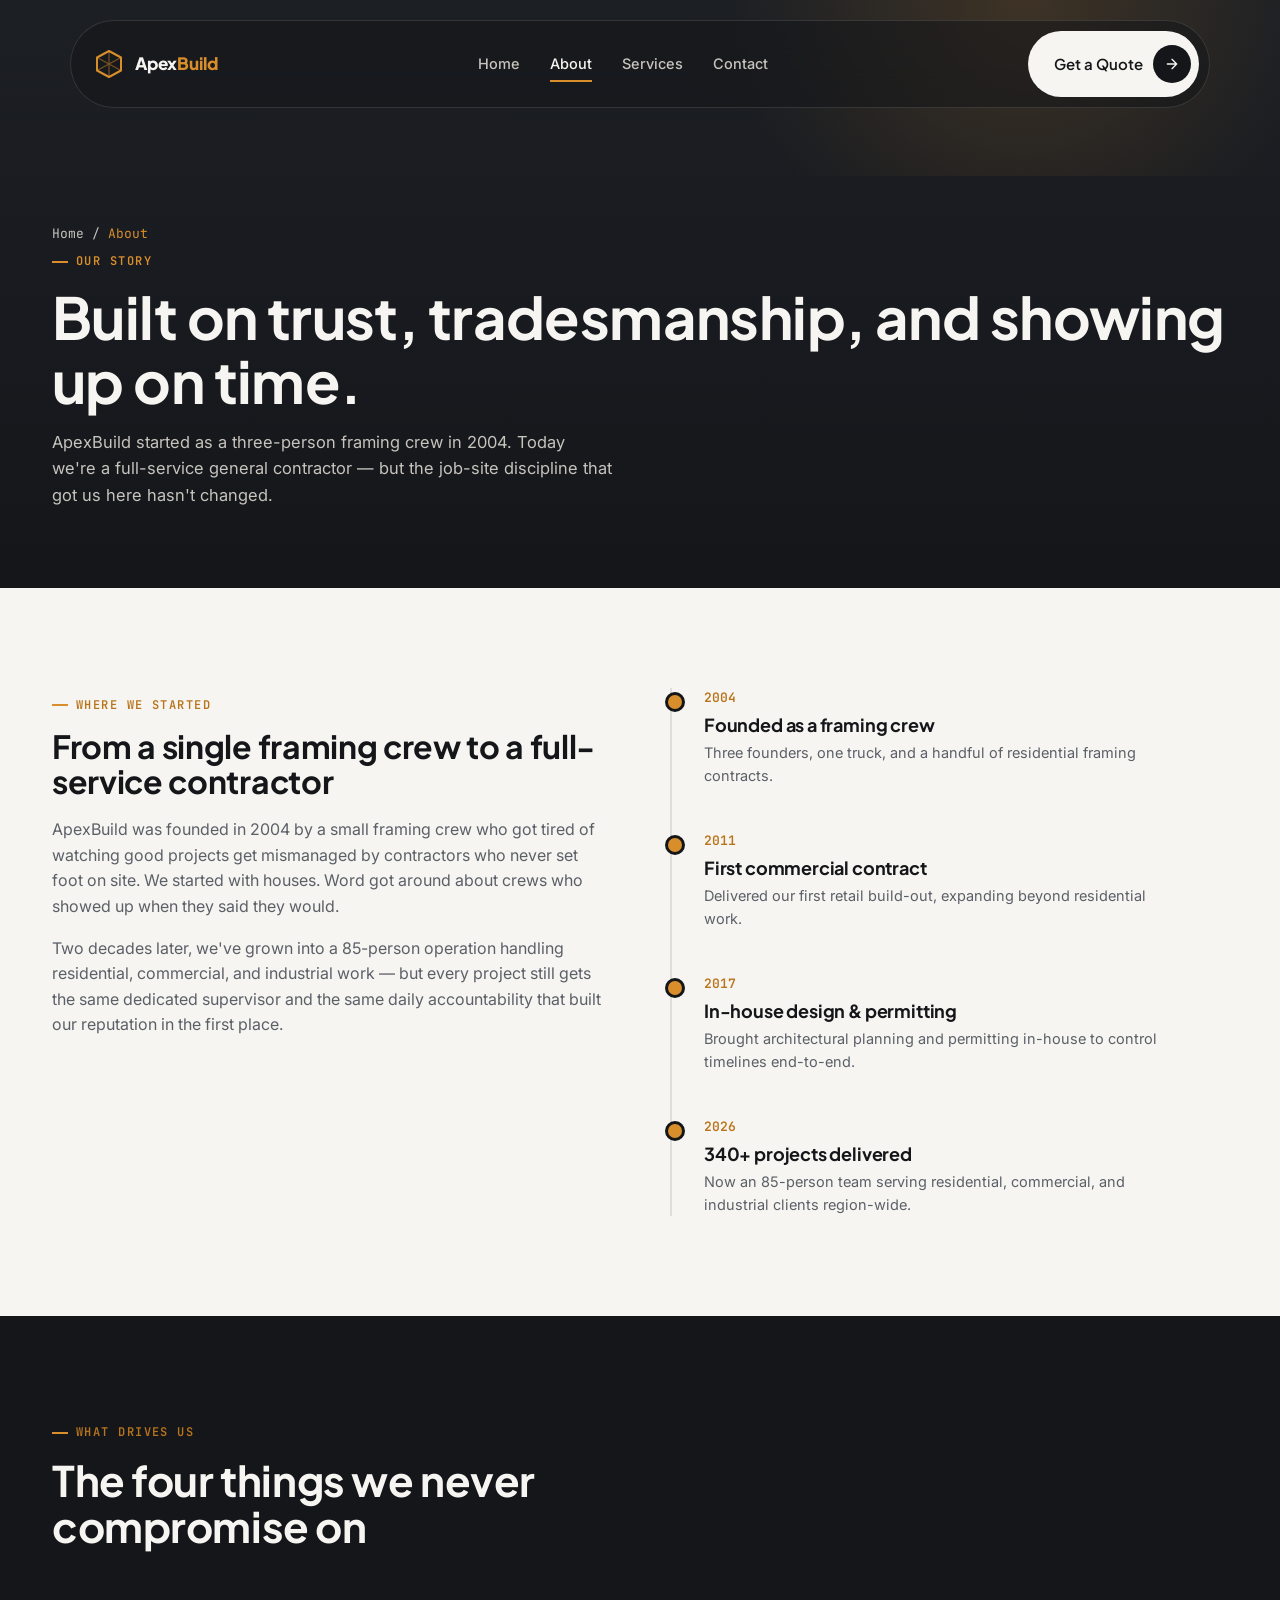
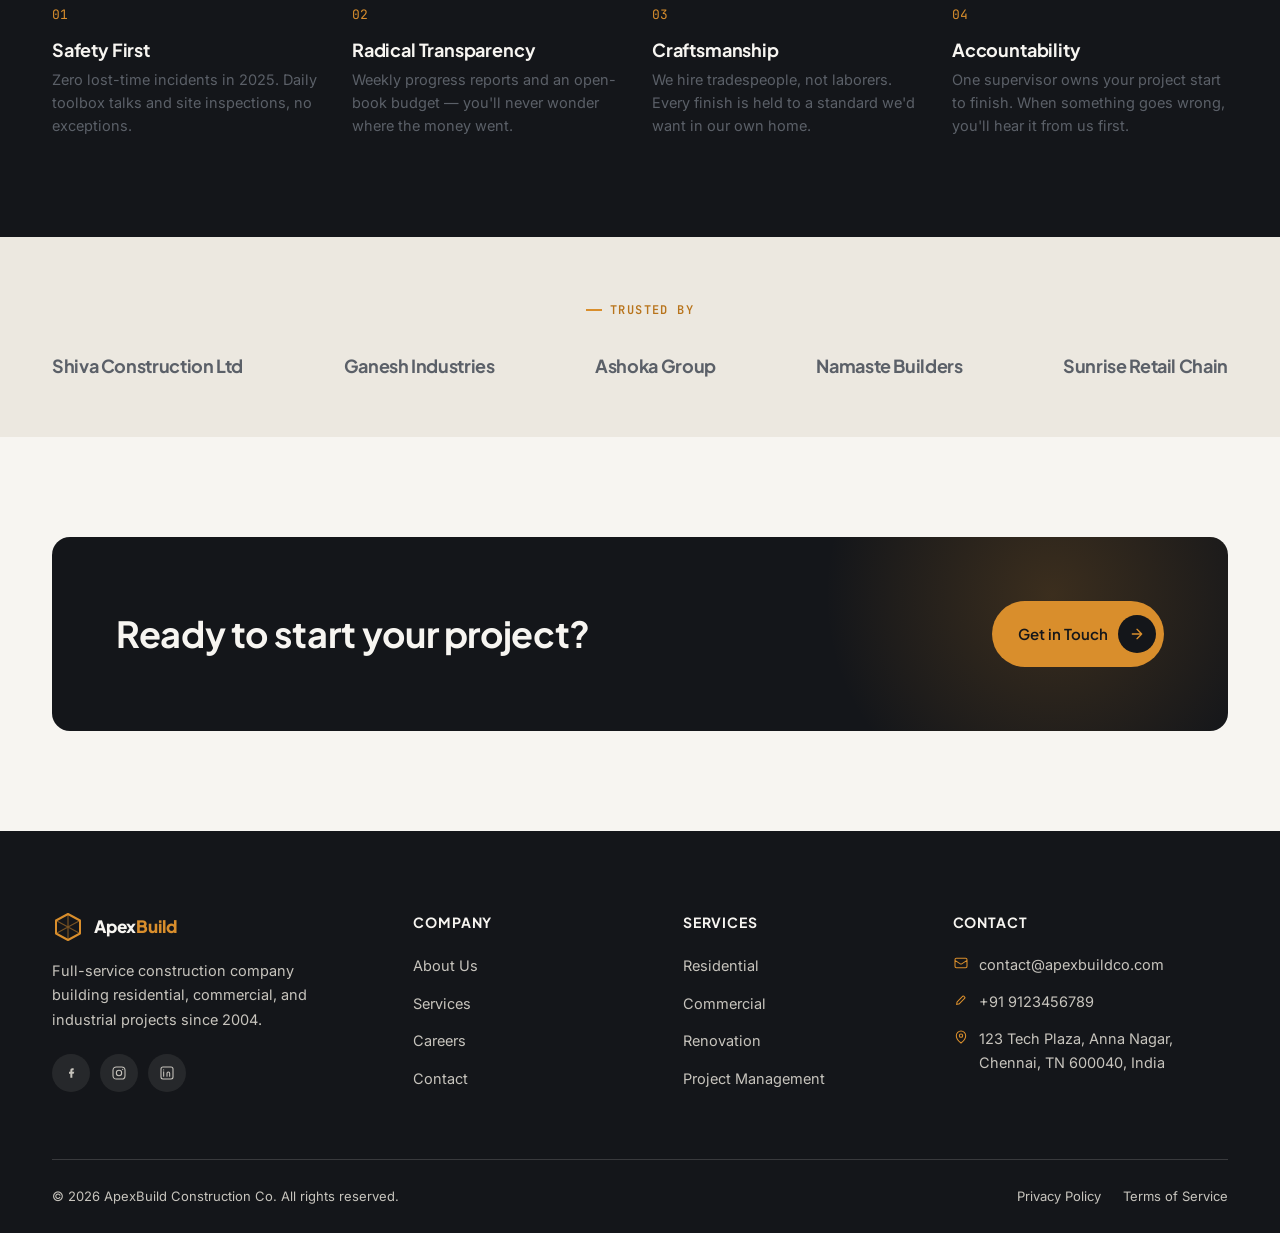
==== commit 02170d75: "ApexBuild Construction Site" ====
--- a/about.html
+++ b/about.html
@@ -241,27 +241,6 @@
   </div>
   <!-- /#page-root -->
 
-  <!-- ========== DEVICE PREVIEW TOGGLE (testing helper — remove before final deploy if not needed) ========== -->
-  <div id="device-preview-bar">
-    <button data-device="mobile" title="Preview at mobile width (390px)">
-      <svg viewBox="0 0 24 24" fill="none"><rect x="7" y="2" width="10" height="20" rx="2" stroke="currentColor" stroke-width="1.6"/><line x1="10" y1="18" x2="14" y2="18" stroke="currentColor" stroke-width="1.6" stroke-linecap="round"/></svg>
-      <span class="dp-label">Mobile</span>
-    </button>
-    <button data-device="tablet" title="Preview at tablet width (768px)">
-      <svg viewBox="0 0 24 24" fill="none"><rect x="4" y="3" width="16" height="18" rx="2" stroke="currentColor" stroke-width="1.6"/><line x1="10.5" y1="18" x2="13.5" y2="18" stroke="currentColor" stroke-width="1.6" stroke-linecap="round"/></svg>
-      <span class="dp-label">Tablet</span>
-    </button>
-    <button data-device="laptop" title="Preview at laptop width (1280px)">
-      <svg viewBox="0 0 24 24" fill="none"><rect x="3" y="4" width="18" height="12" rx="1.5" stroke="currentColor" stroke-width="1.6"/><line x1="2" y1="19" x2="22" y2="19" stroke="currentColor" stroke-width="1.6" stroke-linecap="round"/></svg>
-      <span class="dp-label">Laptop</span>
-    </button>
-    <button data-device="desktop" title="Preview at desktop width (1440px)">
-      <svg viewBox="0 0 24 24" fill="none"><rect x="3" y="3" width="18" height="13" rx="1.5" stroke="currentColor" stroke-width="1.6"/><line x1="8" y1="20" x2="16" y2="20" stroke="currentColor" stroke-width="1.6" stroke-linecap="round"/><line x1="12" y1="16" x2="12" y2="20" stroke="currentColor" stroke-width="1.6"/></svg>
-      <span class="dp-label">Desktop</span>
-    </button>
-    <span class="dp-size"></span>
-  </div>
-
   <script src="js/main.js"></script>
 </body>
 </html>
--- a/css/style.css
+++ b/css/style.css
@@ -785,10 +785,10 @@
   font-size: 21px;
 }
 
-.pc-1::before { background-image: url('https://images.unsplash.com/photo-1586324343529-beaieac29d1f?w=600&h=400&fit=crop'); }
+.pc-1::before { background-image: url('https://images.unsplash.com/photo-1486406146926-c627a92ad1ab?w=600&h=400&fit=crop'); }
 .pc-2::before { background-image: url('https://images.unsplash.com/photo-1448375240586-882707db888b?w=600&h=400&fit=crop'); }
 .pc-3::before { background-image: url('https://images.unsplash.com/photo-1558618666-fcd25c85cd64?w=600&h=400&fit=crop'); }
-.pc-4::before { background-image: url('https://images.unsplash.com/photo-1559056199-641a0ac8b8d5?w=600&h=400&fit=crop'); }
+.pc-4::before { background-image: url('https://images.unsplash.com/photo-1581092918056-0c4c3acd3789?w=600&h=400&fit=crop'); }
 
 /* ---------- Testimonial ---------- */
 .testimonial-wrap {
